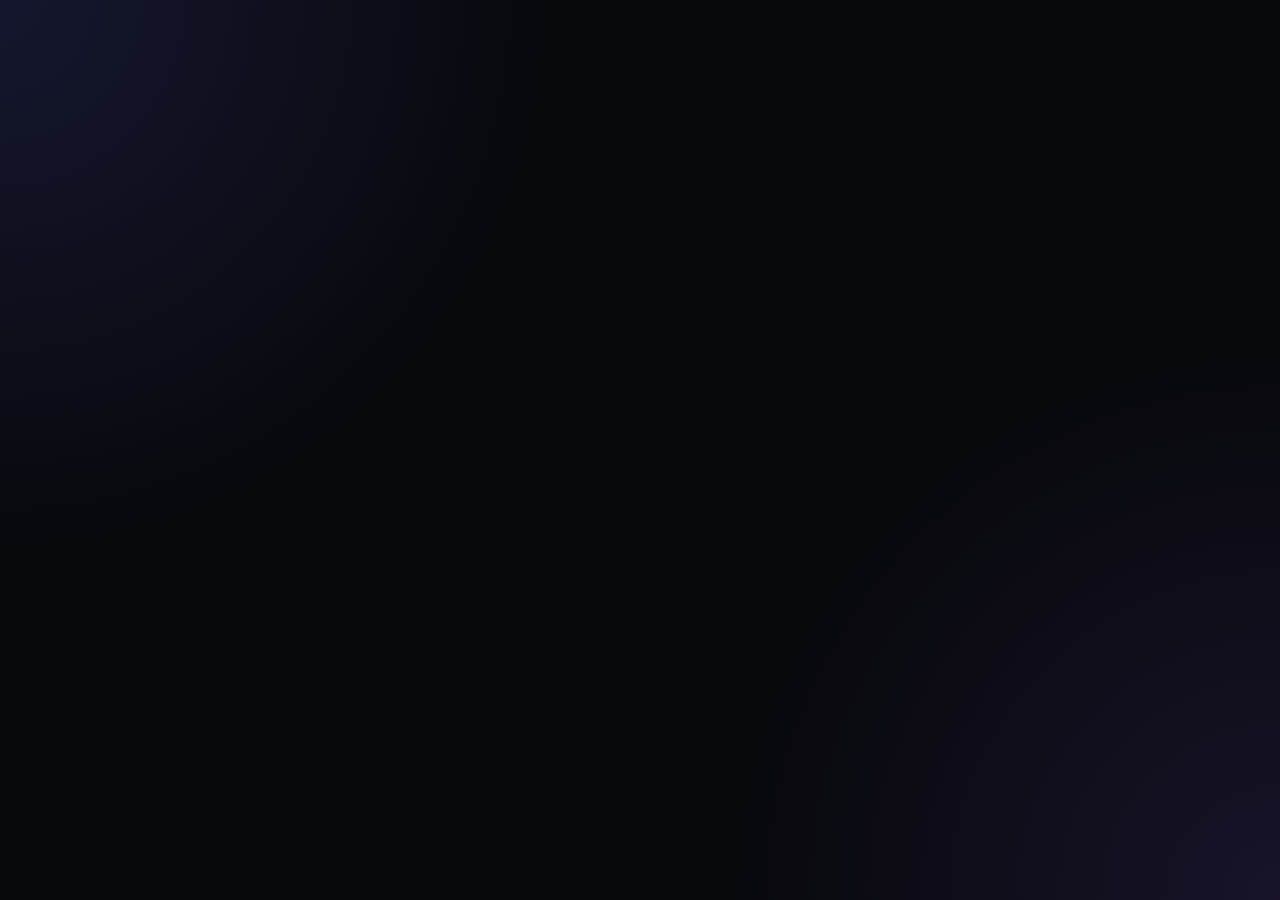
==== login.html @ 8ae4ead0 "Add login.html with basic structure and styles Initial commit of the login page with styles." ====
<!DOCTYPE html>
<html lang="en">

<head>

<meta charset="UTF-8">

<meta name="viewport"
      content="width=device-width, initial-scale=1.0">

<title>Login — GEN-VISUAL</title>

<meta name="description"
      content="Login or create your GEN-VISUAL reader account.">


<style>

/* ==============================
   ROOT
============================== */

:root{

    --bg:#08090d;

    --card:#12151e;

    --card2:#171b27;

    --text:#f5f7ff;

    --muted:#9da5b8;

    --primary:#8b5cf6;

    --primary2:#6366f1;

    --border:rgba(255,255,255,.09);

    --danger:#ef4444;

    --success:#22c55e;

}


/* ==============================
   RESET
============================== */

*{

    margin:0;

    padding:0;

    box-sizing:border-box;

}


body{

    font-family:
        Arial,
        Helvetica,
        sans-serif;

    min-height:100vh;

    color:var(--text);

    background:

        radial-gradient(
            circle at top left,
            rgba(99,102,241,.15),
            transparent 35%
        ),

        radial-gradient(
            circle at bottom right,
            rgba(139,92,246,.12),
            transparent 35%
        ),

        var(--bg);

}


a{

    color:inherit;

    text-decoration:none;

}


button,
input{

    font:inherit;

}


/* ==============================
   HEADER
============================== */

header{

    height:70px;

    border-bottom:
        1px solid var(--border);

    background:
        rgba(8,9,13,.88);

    backdrop-filter:
        blur(15px);

}


.navbar{

    width:min(1150px,92%);

    height:100%;

    margin:auto;

    display:flex;

    align-items:center;

    justify-content:space-between;

}


.logo{

    font-size:22px;

    font-weight:900;

    letter-spacing:1px;

}


.logo span{

    color:var(--primary);

}


.home-link{

    color:var(--muted);

    font-size:14px;

    padding:9px 13px;

    border:
        1px solid var(--border);

    border-radius:10px;

    transition:.2s;

}


.home-link:hover{

    color:white;

    border-color:
        rgba(139,92,246,.5);

}


/* ==============================
   MAIN
============================== */

main{

    min-height:
        calc(100vh - 70px);

    display:flex;

    justify-content:center;

    align-items:center;

    padding:50px 20px;

}


/* ==============================
   AUTH BOX
============================== */

.auth-container{

    width:min(440px,100%);

}


.auth-card{

    background:
        linear-gradient(
            180deg,
            var(--card2),
            var(--card)
        );

    border:
        1px solid var(--border);

    border-radius:22px;

    padding:32px;

    box-shadow:
        0 25px 70px
        rgba(0,0,0,.35);

}


.brand-icon{

    width:58px;

    height:58px;

    margin:0 auto 20px;

    border-radius:17px;

    display:flex;

    align-items:center;

    justify-content:center;

    font-size:27px;

    background:
        linear-gradient(
            135deg,
            var(--primary),
            var(--primary2)
        );

    box-shadow:
        0 10px 30px
        rgba(99,102,241,.25);

}


.auth-card h1{

    text-align:center;

    font-size:30px;

    margin-bottom:9px;

}


.subtitle{

    text-align:center;

    color:var(--muted);

    font-size:14px;

    line-height:1.6;

    margin-bottom:28px;

}


/* ==============================
   TABS
============================== */

.tabs{

    display:grid;

    grid-template-columns:1fr 1fr;

    background:#0d1017;

    border:
        1px solid var(--border);

    padding:4px;

    border-radius:12px;

    margin-bottom:25px;

}


.tab{

    border:0;

    background:transparent;

    color:var(--muted);

    padding:11px;

    border-radius:9px;

    cursor:pointer;

    font-weight:700;

}


.tab.active{

    background:
        linear-gradient(
            135deg,
            var(--primary),
            var(--primary2)
        );

    color:white;

}


/* ==============================
   FORM
============================== */
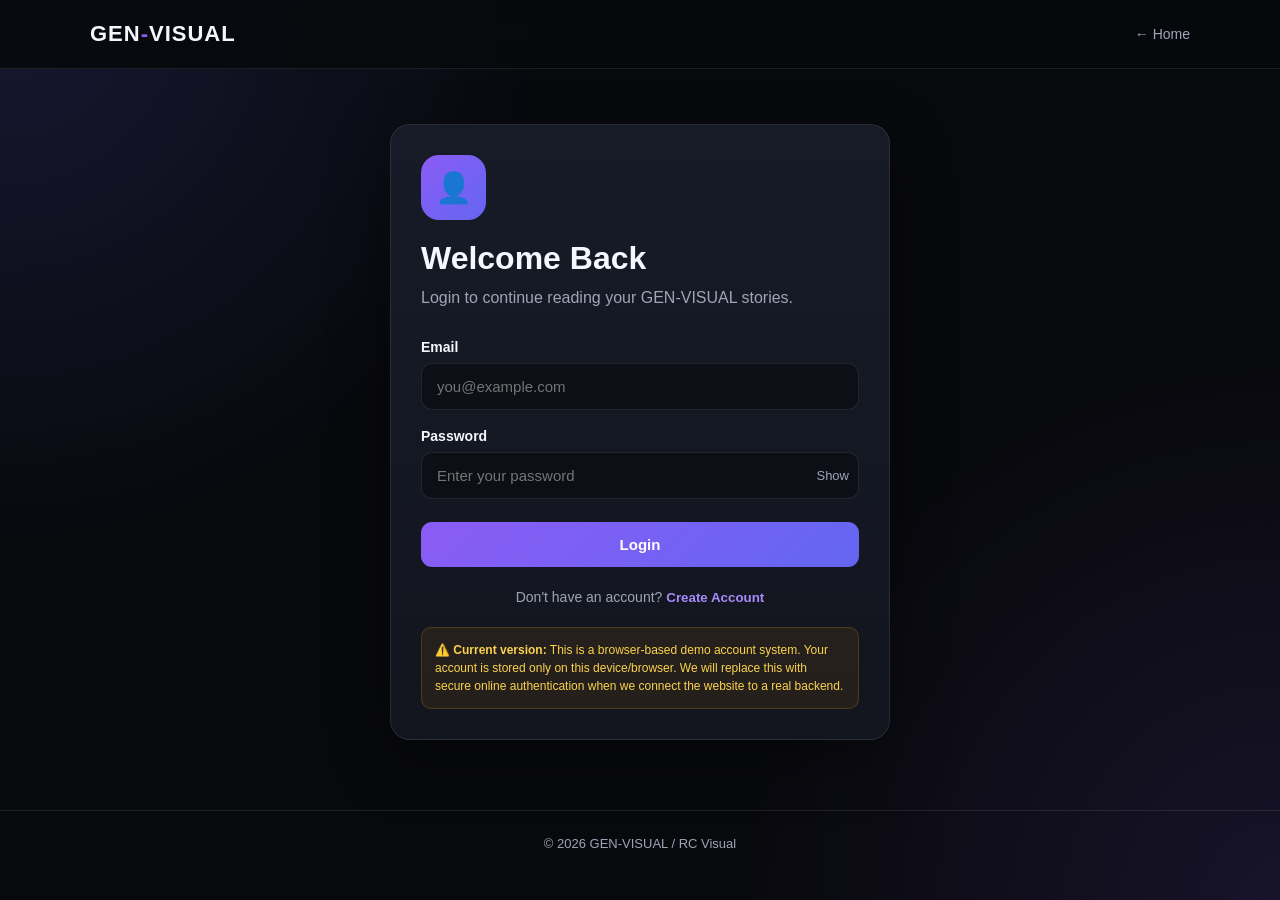
==== commit dbab2b84: "Create login.html" ====
--- a/login.html
+++ b/login.html
@@ -1,364 +1,1028 @@
 <!DOCTYPE html>
 <html lang="en">
-
 <head>
-
 <meta charset="UTF-8">
-
-<meta name="viewport"
-      content="width=device-width, initial-scale=1.0">
+<meta name="viewport" content="width=device-width, initial-scale=1.0">
 
 <title>Login — GEN-VISUAL</title>
 
-<meta name="description"
-      content="Login or create your GEN-VISUAL reader account.">
-
-
 <style>
-
-/* ==============================
-   ROOT
-============================== */
-
 :root{
-
     --bg:#08090d;
-
     --card:#12151e;
-
     --card2:#171b27;
-
     --text:#f5f7ff;
-
     --muted:#9da5b8;
-
     --primary:#8b5cf6;
-
     --primary2:#6366f1;
-
     --border:rgba(255,255,255,.09);
-
     --danger:#ef4444;
-
     --success:#22c55e;
-
-}
-
-
-/* ==============================
-   RESET
-============================== */
+}
 
 *{
-
     margin:0;
-
     padding:0;
-
     box-sizing:border-box;
-
-}
-
+}
 
 body{
-
-    font-family:
-        Arial,
-        Helvetica,
-        sans-serif;
-
+    font-family:Arial,Helvetica,sans-serif;
     min-height:100vh;
-
     color:var(--text);
 
     background:
-
         radial-gradient(
             circle at top left,
-            rgba(99,102,241,.15),
+            rgba(99,102,241,.16),
             transparent 35%
         ),
-
         radial-gradient(
             circle at bottom right,
             rgba(139,92,246,.12),
             transparent 35%
         ),
-
         var(--bg);
-
-}
-
+}
 
 a{
-
     color:inherit;
-
     text-decoration:none;
-
-}
-
-
-button,
+}
+
+
+/* HEADER */
+
+header{
+    border-bottom:1px solid var(--border);
+    background:rgba(8,9,13,.9);
+    backdrop-filter:blur(15px);
+}
+
+.navbar{
+    width:min(1100px,92%);
+    min-height:68px;
+    margin:auto;
+
+    display:flex;
+    align-items:center;
+    justify-content:space-between;
+}
+
+.logo{
+    font-size:22px;
+    font-weight:900;
+    letter-spacing:1px;
+}
+
+.logo span{
+    color:var(--primary);
+}
+
+.home{
+    color:var(--muted);
+    font-size:14px;
+}
+
+.home:hover{
+    color:white;
+}
+
+
+/* LOGIN AREA */
+
+.page{
+    width:min(500px,92%);
+    margin:0 auto;
+    padding:55px 0 70px;
+}
+
+.login-card{
+    background:linear-gradient(
+        180deg,
+        var(--card2),
+        var(--card)
+    );
+
+    border:1px solid var(--border);
+    border-radius:20px;
+    padding:30px;
+
+    box-shadow:
+        0 20px 60px rgba(0,0,0,.35);
+}
+
+.icon{
+    width:65px;
+    height:65px;
+
+    display:flex;
+    align-items:center;
+    justify-content:center;
+
+    border-radius:18px;
+
+    margin-bottom:20px;
+
+    font-size:30px;
+
+    background:linear-gradient(
+        135deg,
+        var(--primary),
+        var(--primary2)
+    );
+}
+
+h1{
+    font-size:32px;
+    margin-bottom:8px;
+}
+
+.subtitle{
+    color:var(--muted);
+    line-height:1.6;
+    margin-bottom:28px;
+}
+
+
+/* FORM */
+
+.form-group{
+    margin-bottom:18px;
+}
+
+label{
+    display:block;
+    margin-bottom:8px;
+    font-size:14px;
+    font-weight:bold;
+}
+
 input{
-
-    font:inherit;
-
-}
-
-
-/* ==============================
-   HEADER
-============================== */
-
-header{
-
-    height:70px;
-
-    border-bottom:
-        1px solid var(--border);
-
-    background:
-        rgba(8,9,13,.88);
-
-    backdrop-filter:
-        blur(15px);
-
-}
-
-
-.navbar{
-
-    width:min(1150px,92%);
-
-    height:100%;
-
-    margin:auto;
-
-    display:flex;
-
-    align-items:center;
-
-    justify-content:space-between;
-
-}
-
-
-.logo{
-
-    font-size:22px;
-
-    font-weight:900;
-
-    letter-spacing:1px;
-
-}
-
-
-.logo span{
-
-    color:var(--primary);
-
-}
-
-
-.home-link{
+    width:100%;
+
+    padding:14px 15px;
+
+    border-radius:11px;
+
+    border:1px solid var(--border);
+
+    background:#0c0f16;
+
+    color:white;
+
+    outline:none;
+
+    font-size:15px;
+}
+
+input:focus{
+    border-color:var(--primary);
+    box-shadow:
+        0 0 0 3px rgba(139,92,246,.12);
+}
+
+.password-box{
+    position:relative;
+}
+
+.password-box input{
+    padding-right:75px;
+}
+
+.show-password{
+    position:absolute;
+    right:10px;
+    top:50%;
+    transform:translateY(-50%);
+
+    border:0;
+    background:transparent;
 
     color:var(--muted);
 
+    cursor:pointer;
+
+    font-size:13px;
+}
+
+.show-password:hover{
+    color:white;
+}
+
+
+/* BUTTON */
+
+.login-btn{
+    width:100%;
+
+    border:0;
+
+    padding:14px;
+
+    border-radius:11px;
+
+    background:linear-gradient(
+        135deg,
+        var(--primary),
+        var(--primary2)
+    );
+
+    color:white;
+
+    font-weight:bold;
+
+    cursor:pointer;
+
+    font-size:15px;
+
+    margin-top:5px;
+}
+
+.login-btn:hover{
+    opacity:.92;
+}
+
+
+/* MESSAGE */
+
+.message{
+    display:none;
+
+    padding:12px 14px;
+
+    border-radius:10px;
+
+    margin-bottom:18px;
+
     font-size:14px;
 
-    padding:9px 13px;
-
-    border:
-        1px solid var(--border);
+    line-height:1.5;
+}
+
+.message.error{
+    display:block;
+
+    background:rgba(239,68,68,.1);
+
+    border:1px solid rgba(239,68,68,.25);
+
+    color:#fca5a5;
+}
+
+.message.success{
+    display:block;
+
+    background:rgba(34,197,94,.1);
+
+    border:1px solid rgba(34,197,94,.25);
+
+    color:#86efac;
+}
+
+
+/* SWITCH */
+
+.switch{
+    text-align:center;
+
+    margin-top:22px;
+
+    color:var(--muted);
+
+    font-size:14px;
+}
+
+.switch button{
+    border:0;
+    background:none;
+
+    color:#a78bfa;
+
+    font-weight:bold;
+
+    cursor:pointer;
+}
+
+
+/* NOTICE */
+
+.demo-notice{
+    margin-top:22px;
+
+    padding:13px;
 
     border-radius:10px;
 
-    transition:.2s;
-
-}
-
-
-.home-link:hover{
-
-    color:white;
-
-    border-color:
-        rgba(139,92,246,.5);
-
-}
-
-
-/* ==============================
-   MAIN
-============================== */
-
-main{
-
-    min-height:
-        calc(100vh - 70px);
-
-    display:flex;
-
-    justify-content:center;
-
-    align-items:center;
-
-    padding:50px 20px;
-
-}
-
-
-/* ==============================
-   AUTH BOX
-============================== */
-
-.auth-container{
-
-    width:min(440px,100%);
-
-}
-
-
-.auth-card{
-
-    background:
-        linear-gradient(
-            180deg,
-            var(--card2),
-            var(--card)
-        );
-
-    border:
-        1px solid var(--border);
-
-    border-radius:22px;
-
-    padding:32px;
-
-    box-shadow:
-        0 25px 70px
-        rgba(0,0,0,.35);
-
-}
-
-
-.brand-icon{
-
-    width:58px;
-
-    height:58px;
-
-    margin:0 auto 20px;
-
-    border-radius:17px;
-
-    display:flex;
-
-    align-items:center;
-
-    justify-content:center;
-
-    font-size:27px;
-
-    background:
-        linear-gradient(
-            135deg,
-            var(--primary),
-            var(--primary2)
-        );
-
-    box-shadow:
-        0 10px 30px
-        rgba(99,102,241,.25);
-
-}
-
-
-.auth-card h1{
-
+    background:rgba(245,158,11,.08);
+
+    border:1px solid rgba(245,158,11,.2);
+
+    color:#fcd34d;
+
+    font-size:12px;
+
+    line-height:1.5;
+}
+
+
+/* FOOTER */
+
+footer{
     text-align:center;
 
-    font-size:30px;
-
-    margin-bottom:9px;
-
-}
-
-
-.subtitle{
-
-    text-align:center;
+    border-top:1px solid var(--border);
+
+    padding:25px;
 
     color:var(--muted);
 
-    font-size:14px;
-
-    line-height:1.6;
-
-    margin-bottom:28px;
-
-}
-
-
-/* ==============================
-   TABS
-============================== */
-
-.tabs{
-
-    display:grid;
-
-    grid-template-columns:1fr 1fr;
-
-    background:#0d1017;
-
-    border:
-        1px solid var(--border);
-
-    padding:4px;
-
-    border-radius:12px;
-
-    margin-bottom:25px;
-
-}
-
-
-.tab{
-
-    border:0;
-
-    background:transparent;
-
-    color:var(--muted);
-
-    padding:11px;
-
-    border-radius:9px;
-
-    cursor:pointer;
-
-    font-weight:700;
-
-}
-
-
-.tab.active{
-
-    background:
-        linear-gradient(
-            135deg,
-            var(--primary),
-            var(--primary2)
-        );
-
-    color:white;
-
-}
-
-
-/* ==============================
-   FORM
-============================== */
+    font-size:13px;
+}
+
+
+/* MOBILE */
+
+@media(max-width:600px){
+
+    .login-card{
+        padding:24px 20px;
+    }
+
+    h1{
+        font-size:28px;
+    }
+
+}
+</style>
+</head>
+
+
+<body>
+
+
+<header>
+
+<nav class="navbar">
+
+    <a href="index.html" class="logo">
+        GEN<span>-</span>VISUAL
+    </a>
+
+    <a href="index.html" class="home">
+        ← Home
+    </a>
+
+</nav>
+
+</header>
+
+
+<main class="page">
+
+
+<div class="login-card">
+
+    <div class="icon">
+        👤
+    </div>
+
+
+    <h1 id="title">
+        Welcome Back
+    </h1>
+
+
+    <p class="subtitle" id="subtitle">
+        Login to continue reading your GEN-VISUAL stories.
+    </p>
+
+
+    <div
+        id="message"
+        class="message">
+    </div>
+
+
+    <!-- LOGIN FORM -->
+
+    <form
+        id="loginForm"
+        onsubmit="login(event)">
+
+
+        <div class="form-group">
+
+            <label for="loginEmail">
+                Email
+            </label>
+
+            <input
+                id="loginEmail"
+                type="email"
+                placeholder="you@example.com"
+                autocomplete="email"
+                required>
+
+        </div>
+
+
+        <div class="form-group">
+
+            <label for="loginPassword">
+                Password
+            </label>
+
+            <div class="password-box">
+
+                <input
+                    id="loginPassword"
+                    type="password"
+                    placeholder="Enter your password"
+                    autocomplete="current-password"
+                    required>
+
+                <button
+                    type="button"
+                    class="show-password"
+                    onclick="togglePassword('loginPassword')">
+
+                    Show
+
+                </button>
+
+            </div>
+
+        </div>
+
+
+        <button
+            type="submit"
+            class="login-btn">
+
+            Login
+
+        </button>
+
+
+    </form>
+
+
+    <!-- SIGN UP FORM -->
+
+    <form
+        id="signupForm"
+        style="display:none;"
+        onsubmit="signup(event)">
+
+
+        <div class="form-group">
+
+            <label for="signupName">
+                Your Name
+            </label>
+
+            <input
+                id="signupName"
+                type="text"
+                placeholder="Your name"
+                autocomplete="name"
+                required>
+
+        </div>
+
+
+        <div class="form-group">
+
+            <label for="signupEmail">
+                Email
+            </label>
+
+            <input
+                id="signupEmail"
+                type="email"
+                placeholder="you@example.com"
+                autocomplete="email"
+                required>
+
+        </div>
+
+
+        <div class="form-group">
+
+            <label for="signupPassword">
+                Password
+            </label>
+
+            <div class="password-box">
+
+                <input
+                    id="signupPassword"
+                    type="password"
+                    placeholder="Create a password"
+                    minlength="6"
+                    required>
+
+                <button
+                    type="button"
+                    class="show-password"
+                    onclick="togglePassword('signupPassword')">
+
+                    Show
+
+                </button>
+
+            </div>
+
+        </div>
+
+
+        <button
+            type="submit"
+            class="login-btn">
+
+            Create Account
+
+        </button>
+
+
+    </form>
+
+
+    <div class="switch">
+
+        <span id="switchText">
+            Don't have an account?
+        </span>
+
+        <button
+            type="button"
+            onclick="switchMode()"
+            id="switchButton">
+
+            Create Account
+
+        </button>
+
+    </div>
+
+
+    <div class="demo-notice">
+
+        ⚠️ <strong>Current version:</strong>
+        This is a browser-based demo account system.
+        Your account is stored only on this device/browser.
+        We will replace this with secure online authentication
+        when we connect the website to a real backend.
+
+    </div>
+
+
+</div>
+
+</main>
+
+
+<footer>
+
+    © <span id="year"></span>
+    GEN-VISUAL / RC Visual
+
+</footer>
+
+
+<script>
+
+/* ==========================
+   YEAR
+========================== */
+
+document.getElementById("year").textContent =
+    new Date().getFullYear();
+
+
+/* ==========================
+   CHECK EXISTING LOGIN
+========================== */
+
+const existingUser =
+    localStorage.getItem("genvisual-user");
+
+if(existingUser){
+
+    try{
+
+        const user =
+            JSON.parse(existingUser);
+
+        if(user && user.name){
+
+            /*
+              If already logged in,
+              send user to library.
+            */
+
+            window.location.href =
+                "library.html";
+
+        }
+
+    }catch(error){
+
+        console.log(
+            "No valid saved account."
+        );
+
+    }
+
+}
+
+
+/* ==========================
+   LOGIN
+========================== */
+
+function login(event){
+
+    event.preventDefault();
+
+
+    const email =
+        document
+        .getElementById("loginEmail")
+        .value
+        .trim()
+        .toLowerCase();
+
+
+    const password =
+        document
+        .getElementById("loginPassword")
+        .value;
+
+
+    const savedAccount =
+        localStorage.getItem(
+            "genvisual-account"
+        );
+
+
+    if(!savedAccount){
+
+        showMessage(
+            "No account found on this device. Please create an account first.",
+            "error"
+        );
+
+        return;
+
+    }
+
+
+    try{
+
+        const account =
+            JSON.parse(savedAccount);
+
+
+        if(
+            account.email === email &&
+            account.password === password
+        ){
+
+            /*
+              This is the key used
+              by library.html
+            */
+
+            localStorage.setItem(
+                "genvisual-user",
+                JSON.stringify({
+
+                    name:account.name,
+                    email:account.email
+
+                })
+            );
+
+
+            showMessage(
+                "Login successful! Opening your library...",
+                "success"
+            );
+
+
+            setTimeout(function(){
+
+                window.location.href =
+                    "library.html";
+
+            },700);
+
+
+        }else{
+
+            showMessage(
+                "Incorrect email or password.",
+                "error"
+            );
+
+        }
+
+
+    }catch(error){
+
+        showMessage(
+            "Unable to read your account. Please create a new account.",
+            "error"
+        );
+
+    }
+
+}
+
+
+/* ==========================
+   SIGN UP
+========================== */
+
+function signup(event){
+
+    event.preventDefault();
+
+
+    const name =
+        document
+        .getElementById("signupName")
+        .value
+        .trim();
+
+
+    const email =
+        document
+        .getElementById("signupEmail")
+        .value
+        .trim()
+        .toLowerCase();
+
+
+    const password =
+        document
+        .getElementById("signupPassword")
+        .value;
+
+
+    if(name.length < 2){
+
+        showMessage(
+            "Please enter your name.",
+            "error"
+        );
+
+        return;
+
+    }
+
+
+    if(password.length < 6){
+
+        showMessage(
+            "Password must contain at least 6 characters.",
+            "error"
+        );
+
+        return;
+
+    }
+
+
+    const account = {
+
+        name:name,
+        email:email,
+        password:password
+
+    };
+
+
+    /*
+      Save demo account.
+    */
+
+    localStorage.setItem(
+        "genvisual-account",
+        JSON.stringify(account)
+    );
+
+
+    /*
+      Automatically log user in.
+    */
+
+    localStorage.setItem(
+        "genvisual-user",
+        JSON.stringify({
+
+            name:name,
+            email:email
+
+        })
+    );
+
+
+    showMessage(
+        "Account created successfully! Opening your library...",
+        "success"
+    );
+
+
+    setTimeout(function(){
+
+        window.location.href =
+            "library.html";
+
+    },700);
+
+}
+
+
+/* ==========================
+   SWITCH LOGIN / SIGNUP
+========================== */
+
+let signupMode = false;
+
+
+function switchMode(){
+
+    signupMode =
+        !signupMode;
+
+
+    const loginForm =
+        document.getElementById(
+            "loginForm"
+        );
+
+
+    const signupForm =
+        document.getElementById(
+            "signupForm"
+        );
+
+
+    const title =
+        document.getElementById(
+            "title"
+        );
+
+
+    const subtitle =
+        document.getElementById(
+            "subtitle"
+        );
+
+
+    const switchText =
+        document.getElementById(
+            "switchText"
+        );
+
+
+    const switchButton =
+        document.getElementById(
+            "switchButton"
+        );
+
+
+    clearMessage();
+
+
+    if(signupMode){
+
+        loginForm.style.display =
+            "none";
+
+        signupForm.style.display =
+            "block";
+
+        title.textContent =
+            "Create Your Account";
+
+        subtitle.textContent =
+            "Create an account to save your GEN-VISUAL reading progress.";
+
+        switchText.textContent =
+            "Already have an account?";
+
+        switchButton.textContent =
+            "Login";
+
+    }else{
+
+        loginForm.style.display =
+            "block";
+
+        signupForm.style.display =
+            "none";
+
+        title.textContent =
+            "Welcome Back";
+
+        subtitle.textContent =
+            "Login to continue reading your GEN-VISUAL stories.";
+
+        switchText.textContent =
+            "Don't have an account?";
+
+        switchButton.textContent =
+            "Create Account";
+
+    }
+
+}
+
+
+/* ==========================
+   PASSWORD VISIBILITY
+========================== */
+
+function togglePassword(id){
+
+    const input =
+        document.getElementById(id);
+
+
+    const button =
+        input.parentElement
+        .querySelector(
+            ".show-password"
+        );
+
+
+    if(input.type === "password"){
+
+        input.type =
+            "text";
+
+        button.textContent =
+            "Hide";
+
+    }else{
+
+        input.type =
+            "password";
+
+        button.textContent =
+            "Show";
+
+    }
+
+}
+
+
+/* ==========================
+   MESSAGE
+========================== */
+
+function showMessage(
+    text,
+    type
+){
+
+    const message =
+        document.getElementById(
+            "message"
+        );
+
+
+    message.textContent =
+        text;
+
+
+    message.className =
+        "message " + type;
+
+}
+
+
+function clearMessage(){
+
+    const message =
+        document.getElementById(
+            "message"
+        );
+
+
+    message.textContent =
+        "";
+
+    message.className =
+        "message";
+
+}
+
+</script>
+
+</body>
+</html>
